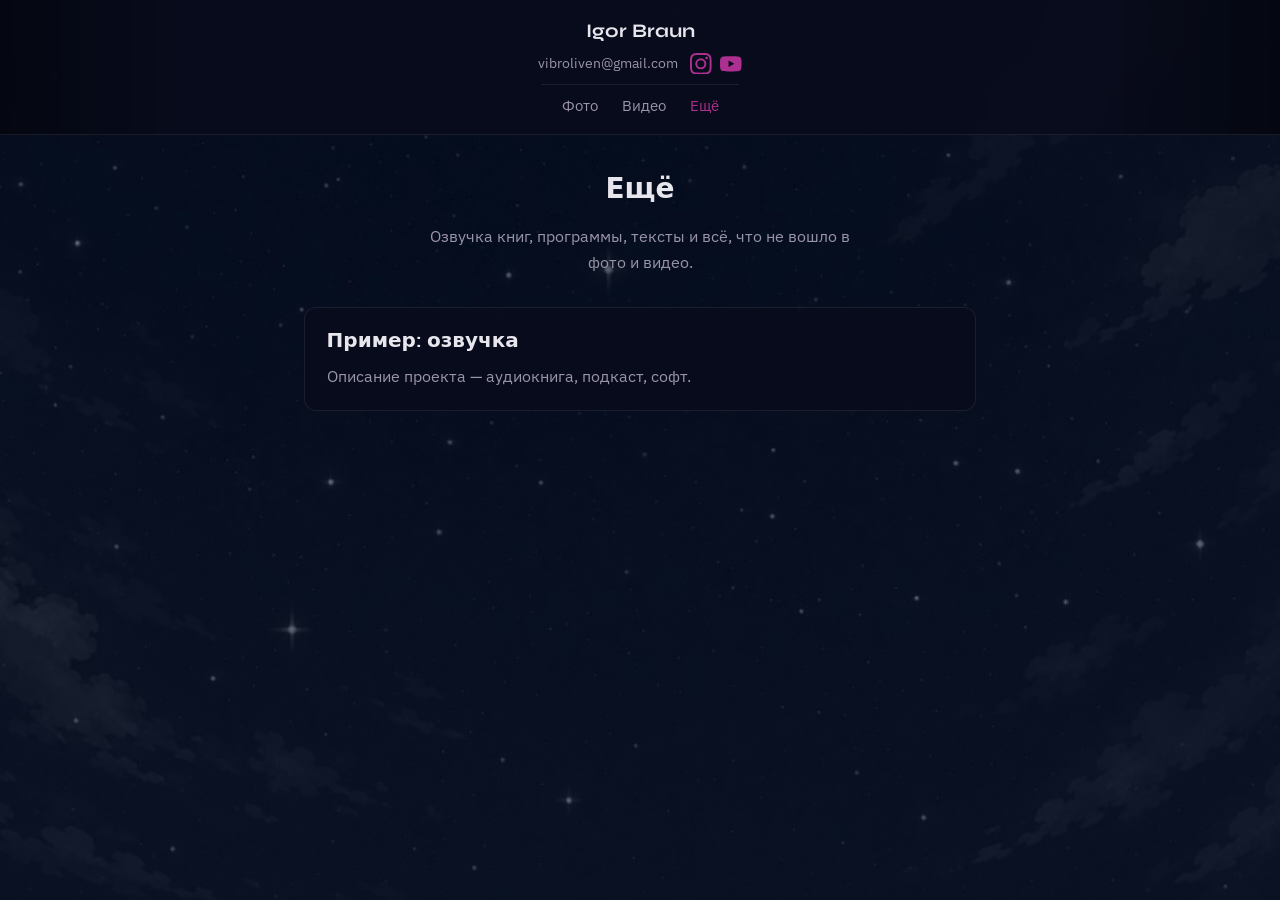
==== more.html @ dd74a637 "Виньетка по краям фона шапки Co-authored-by: Cursor <cursoragent@cursor.com>" ====
<!DOCTYPE html>
<html lang="ru">
<head>
  <meta charset="UTF-8" />
  <meta name="viewport" content="width=device-width, initial-scale=1" />
  <meta name="description" content="Ещё — Igor Braun" />
  <title>Ещё — Igor Braun</title>
  <link rel="preconnect" href="https://fonts.googleapis.com" />
  <link rel="preconnect" href="https://fonts.gstatic.com" crossorigin />
  <link href="https://fonts.googleapis.com/css2?family=Syne:wght@400;600;700&family=IBM+Plex+Sans:wght@400;500&display=swap" rel="stylesheet" />
  <link rel="stylesheet" href="css/style.css?v=14" />
</head>
<body data-page="more">
  <header class="site-header">
    <div class="site-brand">
      <a class="logo" id="site-logo" href="index.html">Igor Braun</a>
      <div class="header-contacts">
        <a class="header-contact" id="header-email" href="mailto:vibroliven@gmail.com">vibroliven@gmail.com</a>
        <div class="header-social">
          <a id="header-instagram" class="social-link" href="https://www.instagram.com/igbraun/" target="_blank" rel="noopener" aria-label="Instagram @igbraun">
            <svg xmlns="http://www.w3.org/2000/svg" viewBox="0 0 24 24" aria-hidden="true"><path d="M12 2.163c3.204 0 3.584.012 4.85.07 3.252.148 4.771 1.691 4.919 4.919.058 1.265.069 1.645.069 4.849 0 3.205-.012 3.584-.069 4.849-.149 3.225-1.664 4.771-4.919 4.919-1.266.058-1.644.07-4.85.07-3.204 0-3.584-.012-4.849-.07-3.26-.149-4.771-1.699-4.919-4.92-.058-1.265-.07-1.644-.07-4.849 0-3.204.013-3.583.07-4.849.149-3.227 1.664-4.771 4.919-4.919 1.266-.057 1.645-.069 4.849-.069zM12 0C8.741 0 8.333.014 7.053.072 2.695.272.273 2.69.073 7.052.014 8.333 0 8.741 0 12c0 3.259.014 3.668.072 4.948.2 4.358 2.618 6.78 6.98 6.98C8.333 23.986 8.741 24 12 24c3.259 0 3.668-.014 4.948-.072 4.354-.2 6.782-2.618 6.979-6.98.059-1.28.073-1.689.073-4.948 0-3.259-.014-3.667-.072-4.947-.196-4.354-2.617-6.78-6.979-6.98C15.668.014 15.259 0 12 0zm0 5.838a6.162 6.162 0 100 12.324 6.162 6.162 0 000-12.324zM12 16a4 4 0 110-8 4 4 0 010 8zm6.406-11.845a1.44 1.44 0 100 2.881 1.44 1.44 0 000-2.881z"/></svg>
          </a>
          <a id="header-youtube" class="social-link" href="https://www.youtube.com/@Igorbraun" target="_blank" rel="noopener" aria-label="YouTube Igor Braun">
            <svg xmlns="http://www.w3.org/2000/svg" viewBox="0 0 24 24" aria-hidden="true"><path d="M23.498 6.186a3.016 3.016 0 00-2.122-2.136C19.505 3.545 12 3.545 12 3.545s-7.505 0-9.377.505A3.017 3.017 0 00.502 6.186C0 8.07 0 12 0 12s0 3.93.502 5.814a3.016 3.016 0 002.122 2.136c1.871.505 9.376.505 9.376.505s7.505 0 9.377-.505a3.015 3.015 0 002.122-2.136C24 15.93 24 12 24 12s0-3.93-.502-5.814zM9.545 15.568V8.432L15.818 12l-6.273 3.568z"/></svg>
          </a>
        </div>
      </div>
    </div>
    <nav class="nav" aria-label="Разделы сайта">
      <a href="photo.html">Фото</a>
      <a href="video.html">Видео</a>
      <a href="more.html">Ещё</a>
    </nav>
  </header>

  <main>
    <header class="page-head">
      <h1 id="page-title">Ещё</h1>
      <p class="page-intro" id="page-intro"></p>
    </header>
    <div id="feed" class="feed" aria-live="polite"></div>
  </main>

  <script src="js/site.js?v=14"></script>
</body>
</html>
---- css/style.css ----
:root {
  --bg: #0c0b0f;
  --bg-elevated: #141218;
  --text: #e8e6ed;
  --muted: #9a94a8;
  --accent: #ad3090;
  --accent-soft: rgba(173, 48, 144, 0.15);
  --date: #3ccd67;
  --border: rgba(255, 255, 255, 0.08);
  --panel: rgba(8, 12, 28, 0.88);
  --radius: 12px;
  --font-display: "Syne", system-ui, sans-serif;
  --font-body: "IBM Plex Sans", system-ui, sans-serif;
  --max: 720px;
}

*,
*::before,
*::after {
  box-sizing: border-box;
}

html {
  scroll-behavior: smooth;
}

body {
  margin: 0;
  font-family: var(--font-body);
  font-size: 1rem;
  line-height: 1.6;
  color: var(--text);
  background-color: #0a0e1a;
  background-image:
    linear-gradient(rgba(8, 12, 28, 0.4), rgba(8, 12, 28, 0.4)),
    url("../images/bg-mobile.png");
  background-size: cover;
  background-position: center center;
  background-repeat: no-repeat;
  background-attachment: scroll;
  min-height: 100vh;
}

/* Широкий экран — горизонтальная текстура звёздного неба */
@media (min-width: 768px) {
  body {
    background-image:
      linear-gradient(rgba(8, 12, 28, 0.3), rgba(8, 12, 28, 0.3)),
      url("../images/bg-desktop.png");
    background-attachment: fixed;
  }
}

a {
  color: var(--accent);
  text-decoration: none;
}

a:hover {
  text-decoration: underline;
}

/* Шапка: логотип и меню по центру, меню под разделителем — на всех экранах */
.site-header {
  position: sticky;
  top: 0;
  z-index: 50;
  display: flex;
  flex-direction: column;
  align-items: center;
  text-align: center;
  gap: 0;
  padding: 1rem 1.5rem 0.85rem;
  background-color: rgba(8, 12, 28, 0.88);
  background-image: linear-gradient(
    to right,
    rgba(0, 0, 0, 0.38) 0%,
    transparent 14%,
    transparent 86%,
    rgba(0, 0, 0, 0.38) 100%
  );
  backdrop-filter: blur(12px);
  border-bottom: 1px solid var(--border);
}

.site-brand {
  display: flex;
  flex-direction: column;
  align-items: center;
  width: 100%;
  gap: 0.35rem;
}

.logo {
  display: block;
  font-family: var(--font-display);
  font-weight: 700;
  font-size: 1.2rem;
  color: var(--text);
  text-decoration: none;
  text-align: center;
}

.logo:hover {
  color: var(--accent);
  text-decoration: none;
}

.header-contacts {
  display: flex;
  flex-wrap: wrap;
  align-items: center;
  justify-content: center;
  gap: 0.5rem 0.75rem;
}

.header-contact {
  font-size: 0.88rem;
  color: var(--muted);
  text-decoration: none;
}

.header-contact:hover {
  color: var(--accent);
  text-decoration: none;
}

.header-social {
  display: inline-flex;
  align-items: center;
  gap: 0.55rem;
}

.social-link {
  display: inline-flex;
  align-items: center;
  justify-content: center;
  color: var(--accent);
  text-decoration: none;
  line-height: 0;
}

.social-link:hover {
  opacity: 0.85;
  text-decoration: none;
}

.social-link svg {
  width: 1.35rem;
  height: 1.35rem;
  fill: currentColor;
}

.nav {
  position: relative;
  display: inline-flex;
  flex-direction: row;
  flex-wrap: wrap;
  justify-content: center;
  align-items: center;
  gap: 0.5rem 1.5rem;
  max-width: 100%;
  margin-top: 0.55rem;
  padding: 0.4rem 0.65rem 0;
}

.nav::before {
  content: "";
  position: absolute;
  top: 0;
  left: 50%;
  transform: translateX(-50%);
  width: calc(100% + 1.25rem);
  height: 1px;
  background: var(--border);
}

.nav a {
  color: var(--muted);
  font-size: 0.95rem;
  text-decoration: none;
  padding: 0.2rem 0;
}

.nav a:hover {
  color: var(--text);
  text-decoration: none;
}

.nav a.is-active {
  color: var(--accent);
}

main {
  max-width: var(--max);
  margin: 0 auto;
  padding: 2rem 1.5rem 4rem;
}

.page-head {
  text-align: center;
  margin-bottom: 2rem;
}

.page-head h1 {
  margin: 0 0 0.75rem;
  font-family: var(--font-display);
  font-size: 1.75rem;
  font-weight: 600;
}

.page-intro {
  margin: 0 auto;
  max-width: 42ch;
  color: var(--muted);
  font-size: 1rem;
}

.feed {
  display: flex;
  flex-direction: column;
  gap: 2.5rem;
}

.feed-empty {
  text-align: center;
  color: var(--muted);
  padding: 2rem 0;
}

.feed-empty code {
  font-size: 0.9em;
  color: var(--accent);
}

.post-card {
  background: var(--panel);
  backdrop-filter: blur(12px);
  border: 1px solid var(--border);
  border-radius: var(--radius);
  overflow: hidden;
}

.post-media {
  background: rgba(8, 12, 28, 0.5);
  border-bottom: 1px solid var(--border);
}

.post-media--video {
  position: relative;
  aspect-ratio: 16 / 9;
}

.post-media--video iframe {
  position: absolute;
  inset: 0;
  width: 100%;
  height: 100%;
  border: 0;
}

.post-media--image img {
  display: block;
  width: 100%;
  height: auto;
  vertical-align: middle;
}

.post-body {
  padding: 1.25rem 1.35rem 1.35rem;
}

.post-date {
  display: block;
  margin: 0 0 0.35rem;
  font-size: 0.8rem;
  letter-spacing: 0.06em;
  text-transform: uppercase;
  color: var(--date);
}

.post-title {
  margin: 0 0 0.65rem;
  font-family: var(--font-display);
  font-size: 1.25rem;
  font-weight: 600;
  line-height: 1.25;
}

.post-text p {
  margin: 0;
  color: var(--muted);
  font-size: 0.98rem;
}

.post-link {
  margin: 0.85rem 0 0;
  font-size: 0.95rem;
}
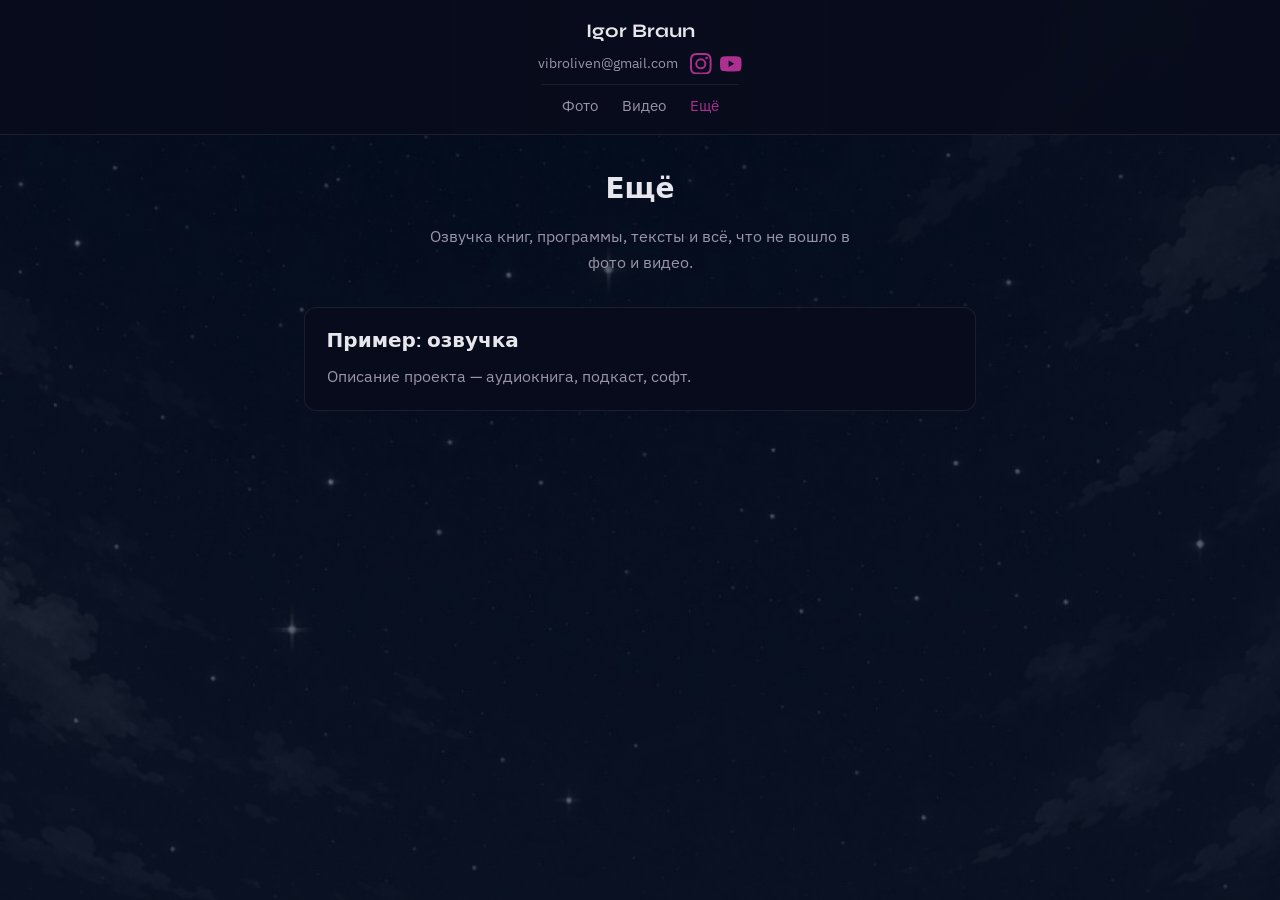
==== commit d62c6d00: "Мягче виньетка шапки: раньше и без черноты Co-authored-by: Cursor <cursoragent@cursor.com>" ====
--- a/more.html
+++ b/more.html
@@ -8,7 +8,7 @@
   <link rel="preconnect" href="https://fonts.googleapis.com" />
   <link rel="preconnect" href="https://fonts.gstatic.com" crossorigin />
   <link href="https://fonts.googleapis.com/css2?family=Syne:wght@400;600;700&family=IBM+Plex+Sans:wght@400;500&display=swap" rel="stylesheet" />
-  <link rel="stylesheet" href="css/style.css?v=14" />
+  <link rel="stylesheet" href="css/style.css?v=16" />
 </head>
 <body data-page="more">
   <header class="site-header">
@@ -41,6 +41,6 @@
     <div id="feed" class="feed" aria-live="polite"></div>
   </main>
 
-  <script src="js/site.js?v=14"></script>
+  <script src="js/site.js?v=16"></script>
 </body>
 </html>
--- a/css/style.css
+++ b/css/style.css
@@ -22,6 +22,23 @@
 
 html {
   scroll-behavior: smooth;
+  background-color: #0a0e1a;
+}
+
+/* Фон на отдельном слое — не скроллится и не «зумится» вместе с лентой */
+html::before {
+  content: "";
+  position: fixed;
+  inset: 0;
+  z-index: -1;
+  pointer-events: none;
+  background-color: #0a0e1a;
+  background-image:
+    linear-gradient(rgba(8, 12, 28, 0.4), rgba(8, 12, 28, 0.4)),
+    url("../images/bg-mobile.png");
+  background-repeat: no-repeat;
+  background-position: center center;
+  background-size: cover;
 }
 
 body {
@@ -30,24 +47,34 @@
   font-size: 1rem;
   line-height: 1.6;
   color: var(--text);
-  background-color: #0a0e1a;
-  background-image:
-    linear-gradient(rgba(8, 12, 28, 0.4), rgba(8, 12, 28, 0.4)),
-    url("../images/bg-mobile.png");
-  background-size: cover;
-  background-position: center center;
-  background-repeat: no-repeat;
-  background-attachment: scroll;
   min-height: 100vh;
 }
 
-/* Широкий экран — горизонтальная текстура звёздного неба */
+/* Вертикальный / узкий экран: шапка уезжает при скролле, фон по ширине без лишнего зума */
+@media (max-width: 767px) {
+  html::before {
+    background-size: 100% auto;
+    background-position: center top;
+  }
+
+  .site-header {
+    position: static;
+  }
+}
+
+/* Широкий экран — горизонтальная текстура, шапка липкая */
 @media (min-width: 768px) {
-  body {
+  html::before {
     background-image:
       linear-gradient(rgba(8, 12, 28, 0.3), rgba(8, 12, 28, 0.3)),
       url("../images/bg-desktop.png");
-    background-attachment: fixed;
+    background-size: cover;
+    background-position: center center;
+  }
+
+  .site-header {
+    position: sticky;
+    top: 0;
   }
 }
 
@@ -62,8 +89,6 @@
 
 /* Шапка: логотип и меню по центру, меню под разделителем — на всех экранах */
 .site-header {
-  position: sticky;
-  top: 0;
   z-index: 50;
   display: flex;
   flex-direction: column;
@@ -74,10 +99,13 @@
   background-color: rgba(8, 12, 28, 0.88);
   background-image: linear-gradient(
     to right,
-    rgba(0, 0, 0, 0.38) 0%,
-    transparent 14%,
-    transparent 86%,
-    rgba(0, 0, 0, 0.38) 100%
+    rgba(8, 12, 28, 0.18) 0%,
+    rgba(8, 12, 28, 0.1) 20%,
+    rgba(8, 12, 28, 0.04) 38%,
+    transparent 50%,
+    rgba(8, 12, 28, 0.04) 62%,
+    rgba(8, 12, 28, 0.1) 80%,
+    rgba(8, 12, 28, 0.18) 100%
   );
   backdrop-filter: blur(12px);
   border-bottom: 1px solid var(--border);
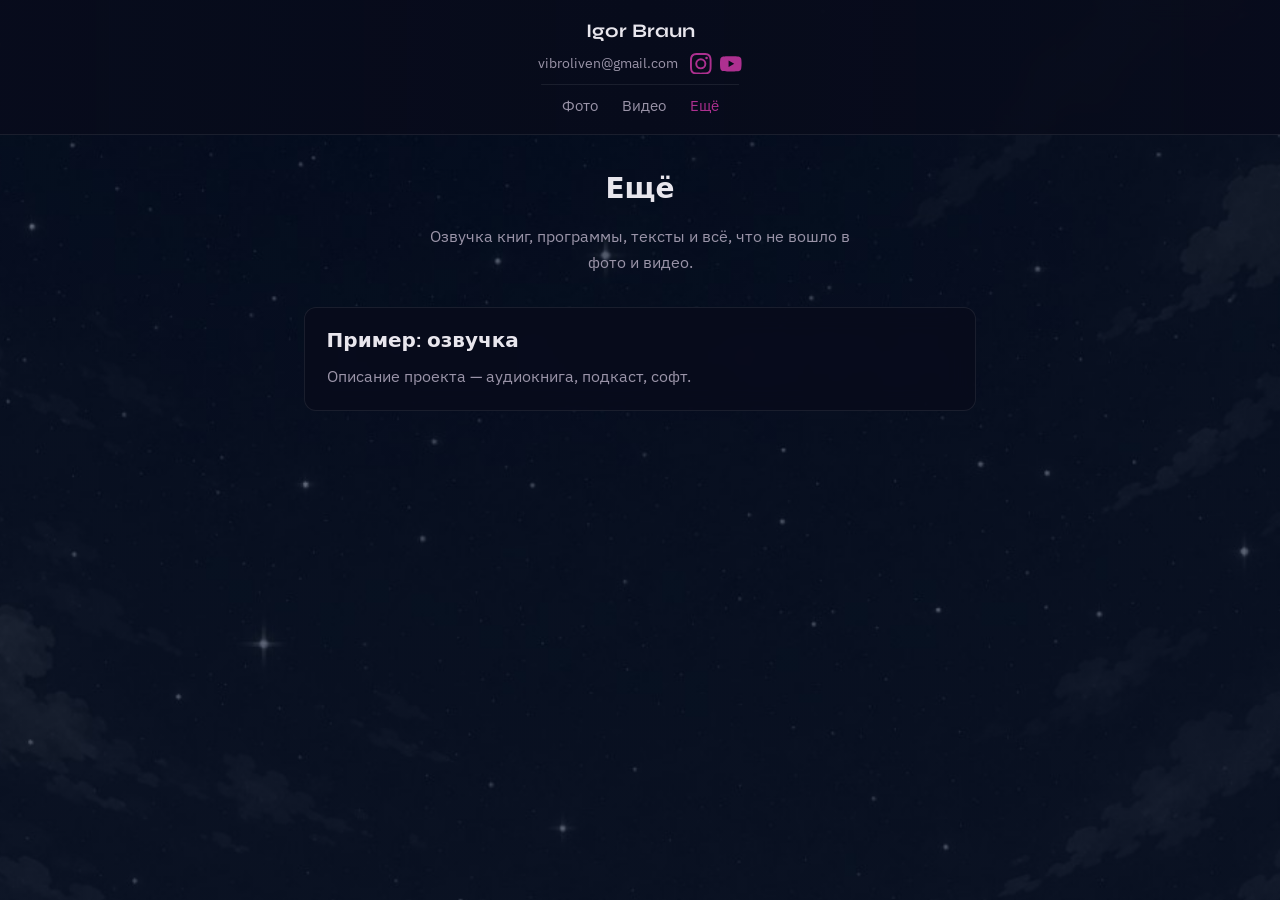
==== commit c2ae3864: "Лёгкий параллакс фона при скролле Co-authored-by: Cursor <cursoragent@cursor.com>" ====
--- a/more.html
+++ b/more.html
@@ -8,7 +8,7 @@
   <link rel="preconnect" href="https://fonts.googleapis.com" />
   <link rel="preconnect" href="https://fonts.gstatic.com" crossorigin />
   <link href="https://fonts.googleapis.com/css2?family=Syne:wght@400;600;700&family=IBM+Plex+Sans:wght@400;500&display=swap" rel="stylesheet" />
-  <link rel="stylesheet" href="css/style.css?v=16" />
+  <link rel="stylesheet" href="css/style.css?v=17" />
 </head>
 <body data-page="more">
   <header class="site-header">
@@ -41,6 +41,7 @@
     <div id="feed" class="feed" aria-live="polite"></div>
   </main>
 
-  <script src="js/site.js?v=16"></script>
+  <script src="js/site.js?v=17"></script>
+  <script src="js/main.js?v=18"></script>
 </body>
 </html>
--- a/css/style.css
+++ b/css/style.css
@@ -29,7 +29,10 @@
 html::before {
   content: "";
   position: fixed;
-  inset: 0;
+  top: -4%;
+  right: -2%;
+  bottom: -4%;
+  left: -2%;
   z-index: -1;
   pointer-events: none;
   background-color: #0a0e1a;
@@ -39,6 +42,15 @@
   background-repeat: no-repeat;
   background-position: center center;
   background-size: cover;
+  transform: translate3d(0, var(--bg-parallax-y, 0px), 0);
+  will-change: transform;
+}
+
+@media (prefers-reduced-motion: reduce) {
+  html::before {
+    transform: none;
+    will-change: auto;
+  }
 }
 
 body {
@@ -50,19 +62,15 @@
   min-height: 100vh;
 }
 
-/* Вертикальный / узкий экран: шапка уезжает при скролле, фон по ширине без лишнего зума */
+/* Узкий экран: фон по ширине без лишнего зума */
 @media (max-width: 767px) {
   html::before {
     background-size: 100% auto;
     background-position: center top;
   }
-
-  .site-header {
-    position: static;
-  }
-}
-
-/* Широкий экран — горизонтальная текстура, шапка липкая */
+}
+
+/* Широкий экран — горизонтальная текстура */
 @media (min-width: 768px) {
   html::before {
     background-image:
@@ -71,11 +79,6 @@
     background-size: cover;
     background-position: center center;
   }
-
-  .site-header {
-    position: sticky;
-    top: 0;
-  }
 }
 
 a {
@@ -89,6 +92,7 @@
 
 /* Шапка: логотип и меню по центру, меню под разделителем — на всех экранах */
 .site-header {
+  position: static;
   z-index: 50;
   display: flex;
   flex-direction: column;
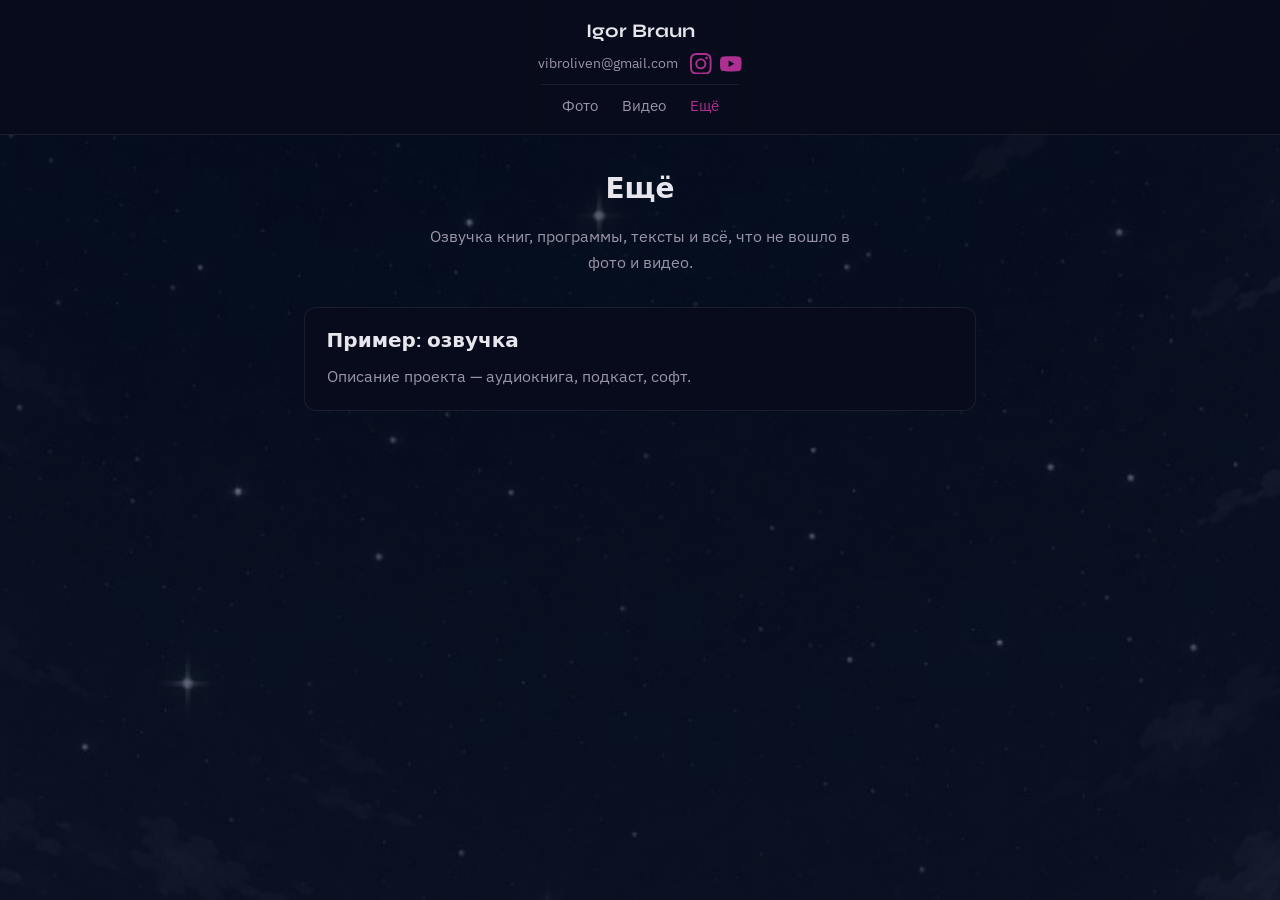
==== commit 106b2c44: "Фон cover с запасом под параллакс, без чёрной полосы Co-authored-by: Cursor <cursoragent@cursor.com>" ====
--- a/more.html
+++ b/more.html
@@ -8,7 +8,7 @@
   <link rel="preconnect" href="https://fonts.googleapis.com" />
   <link rel="preconnect" href="https://fonts.gstatic.com" crossorigin />
   <link href="https://fonts.googleapis.com/css2?family=Syne:wght@400;600;700&family=IBM+Plex+Sans:wght@400;500&display=swap" rel="stylesheet" />
-  <link rel="stylesheet" href="css/style.css?v=17" />
+  <link rel="stylesheet" href="css/style.css?v=18" />
 </head>
 <body data-page="more">
   <header class="site-header">
@@ -42,6 +42,6 @@
   </main>
 
   <script src="js/site.js?v=17"></script>
-  <script src="js/main.js?v=18"></script>
+  <script src="js/main.js?v=20"></script>
 </body>
 </html>
--- a/css/style.css
+++ b/css/style.css
@@ -25,14 +25,14 @@
   background-color: #0a0e1a;
 }
 
-/* Фон на отдельном слое — не скроллится и не «зумится» вместе с лентой */
+/* Фон: слой выше окна — запас под параллакс вверх (до 15vh), без чёрной полосы */
 html::before {
   content: "";
   position: fixed;
-  top: -4%;
-  right: -2%;
-  bottom: -4%;
-  left: -2%;
+  top: var(--bg-layer-top, -15vh);
+  left: 0;
+  width: 100%;
+  height: var(--bg-layer-height, 130vh);
   z-index: -1;
   pointer-events: none;
   background-color: #0a0e1a;
@@ -62,22 +62,12 @@
   min-height: 100vh;
 }
 
-/* Узкий экран: фон по ширине без лишнего зума */
-@media (max-width: 767px) {
-  html::before {
-    background-size: 100% auto;
-    background-position: center top;
-  }
-}
-
 /* Широкий экран — горизонтальная текстура */
 @media (min-width: 768px) {
   html::before {
     background-image:
       linear-gradient(rgba(8, 12, 28, 0.3), rgba(8, 12, 28, 0.3)),
       url("../images/bg-desktop.png");
-    background-size: cover;
-    background-position: center center;
   }
 }
 
